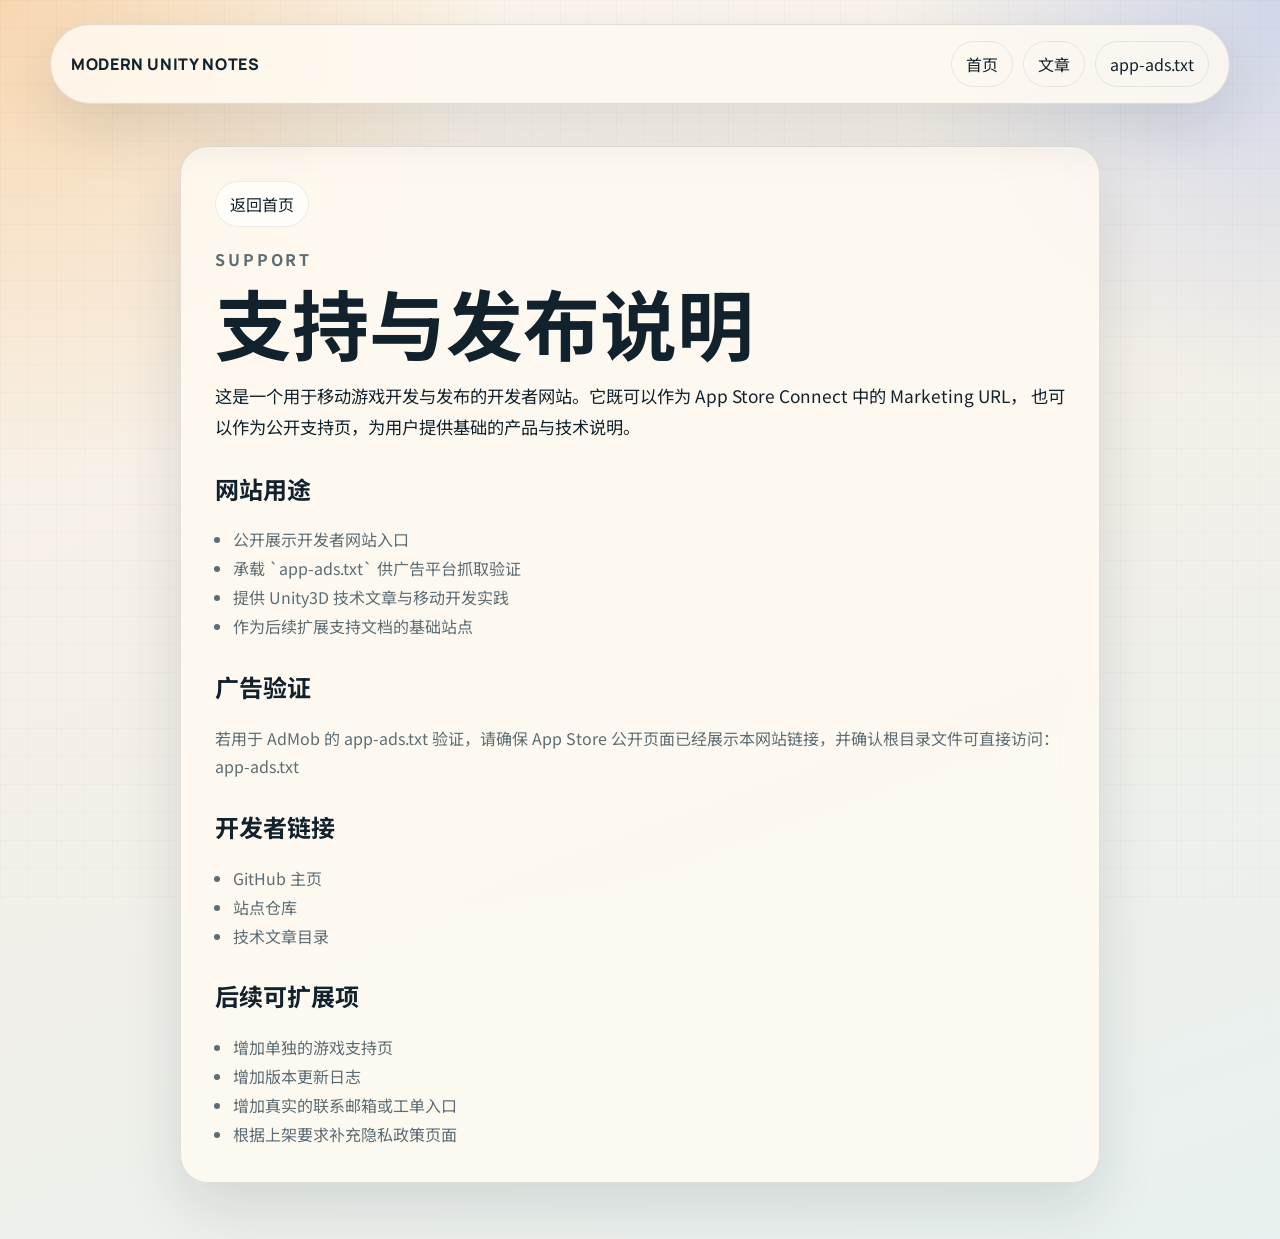
==== support.html @ 57cd04fa "feat: publish Unity developer website" ====
<!DOCTYPE html>
<html lang="zh-CN">
<head>
    <meta charset="utf-8">
    <meta name="viewport" content="width=device-width, initial-scale=1">
    <title>Support | Modern Unity Notes</title>
    <meta name="description" content="Support page for Unity mobile games and publishing setup.">
    <link rel="preconnect" href="https://fonts.googleapis.com">
    <link rel="preconnect" href="https://fonts.gstatic.com" crossorigin>
    <link href="https://fonts.googleapis.com/css2?family=Manrope:wght@400;500;700;800&family=Noto+Sans+SC:wght@400;500;700;900&display=swap" rel="stylesheet">
    <link rel="stylesheet" href="styles.css">
</head>
<body>
    <div class="page-shell">
        <header class="site-header">
            <a class="brand" href="index.html">Modern Unity Notes</a>
            <nav class="site-nav" aria-label="Primary">
                <a href="index.html">首页</a>
                <a href="index.html#articles">文章</a>
                <a href="app-ads.txt">app-ads.txt</a>
            </nav>
        </header>

        <main class="support-panel">
            <a class="back-link" href="index.html">返回首页</a>
            <p class="eyebrow">Support</p>
            <h1>支持与发布说明</h1>
            <p class="lead">
                这是一个用于移动游戏开发与发布的开发者网站。它既可以作为 App Store Connect 中的 Marketing URL，
                也可以作为公开支持页，为用户提供基础的产品与技术说明。
            </p>

            <h2>网站用途</h2>
            <ul>
                <li>公开展示开发者网站入口</li>
                <li>承载 `app-ads.txt` 供广告平台抓取验证</li>
                <li>提供 Unity3D 技术文章与移动开发实践</li>
                <li>作为后续扩展支持文档的基础站点</li>
            </ul>

            <h2>广告验证</h2>
            <p>
                若用于 AdMob 的 app-ads.txt 验证，请确保 App Store 公开页面已经展示本网站链接，并确认根目录文件可直接访问：
                <a href="app-ads.txt">app-ads.txt</a>
            </p>

            <h2>开发者链接</h2>
            <ul>
                <li><a href="https://github.com/gxhdky2345">GitHub 主页</a></li>
                <li><a href="https://github.com/gxhdky2345/gxhdky2345.github.io">站点仓库</a></li>
                <li><a href="index.html#articles">技术文章目录</a></li>
            </ul>

            <h2>后续可扩展项</h2>
            <ul>
                <li>增加单独的游戏支持页</li>
                <li>增加版本更新日志</li>
                <li>增加真实的联系邮箱或工单入口</li>
                <li>根据上架要求补充隐私政策页面</li>
            </ul>
        </main>
    </div>
</body>
</html>
---- styles.css ----
:root {
    --bg: #f5efe4;
    --paper: rgba(255, 250, 242, 0.82);
    --ink: #12222d;
    --muted: #5c6d75;
    --line: rgba(18, 34, 45, 0.12);
    --teal: #0c7c78;
    --sand: #f2b978;
    --rose: #df7b71;
    --blue: #6a8ee8;
    --shadow: 0 24px 60px rgba(18, 34, 45, 0.12);
    --radius-xl: 28px;
    --radius-lg: 22px;
    --radius-md: 16px;
    --max-width: 1180px;
}

* {
    box-sizing: border-box;
}

html {
    scroll-behavior: smooth;
}

body {
    margin: 0;
    font-family: "Noto Sans SC", "Microsoft YaHei", sans-serif;
    color: var(--ink);
    background:
        radial-gradient(circle at top left, rgba(242, 185, 120, 0.52), transparent 28%),
        radial-gradient(circle at top right, rgba(106, 142, 232, 0.28), transparent 22%),
        linear-gradient(160deg, #fdf7ec 0%, #f4efe7 42%, #e8f1ef 100%);
    min-height: 100vh;
}

body::before {
    content: "";
    position: fixed;
    inset: 0;
    background-image:
        linear-gradient(rgba(18, 34, 45, 0.02) 1px, transparent 1px),
        linear-gradient(90deg, rgba(18, 34, 45, 0.02) 1px, transparent 1px);
    background-size: 28px 28px;
    pointer-events: none;
    z-index: -1;
}

a {
    color: inherit;
    text-decoration: none;
}

.page-shell {
    width: min(calc(100% - 32px), var(--max-width));
    margin: 0 auto;
    padding: 24px 0 56px;
}

.site-header,
.site-footer,
.hero-panel,
.article-card,
.toolkit-card,
.section-surface,
.article-layout,
.support-panel {
    backdrop-filter: blur(16px);
    background: var(--paper);
    border: 1px solid var(--line);
    box-shadow: var(--shadow);
}

.site-header {
    display: flex;
    align-items: center;
    justify-content: space-between;
    gap: 16px;
    padding: 16px 20px;
    border-radius: 999px;
    position: sticky;
    top: 12px;
    z-index: 10;
}

.brand,
.section-heading h2,
.hero-copy h1,
.article-layout h1,
.support-panel h1,
.article-card h3,
.toolkit-card h3 {
    font-family: "Manrope", "Noto Sans SC", sans-serif;
}

.brand {
    font-size: 1rem;
    font-weight: 800;
    letter-spacing: 0.04em;
    text-transform: uppercase;
}

.site-nav {
    display: flex;
    flex-wrap: wrap;
    gap: 10px;
}

.site-nav a,
.inline-link {
    padding: 10px 14px;
    border-radius: 999px;
    border: 1px solid rgba(18, 34, 45, 0.08);
    transition: transform 180ms ease, background-color 180ms ease;
}

.site-nav a:hover,
.button:hover,
.inline-link:hover,
.article-card a:hover {
    transform: translateY(-1px);
}

.hero-grid {
    display: grid;
    grid-template-columns: minmax(0, 1.4fr) minmax(290px, 0.8fr);
    gap: 24px;
    align-items: stretch;
    padding: 54px 0 36px;
}

.hero-copy {
    padding: 24px 6px 18px;
}

.eyebrow {
    margin: 0 0 14px;
    font-size: 0.82rem;
    text-transform: uppercase;
    letter-spacing: 0.18em;
    color: var(--teal);
    font-weight: 700;
}

.hero-copy h1,
.article-layout h1,
.support-panel h1 {
    margin: 0;
    font-size: clamp(2.5rem, 6vw, 5.2rem);
    line-height: 0.98;
}

.hero-text,
.section-heading p,
.article-card p,
.toolkit-card p,
.support-grid p,
.article-layout p,
.article-layout li,
.support-panel p,
.support-panel li {
    color: var(--muted);
    line-height: 1.8;
    font-size: 1rem;
}

.hero-actions {
    display: flex;
    flex-wrap: wrap;
    gap: 14px;
    margin-top: 28px;
}

.button {
    display: inline-flex;
    align-items: center;
    justify-content: center;
    padding: 14px 18px;
    border-radius: 999px;
    font-weight: 700;
    transition: transform 180ms ease, background-color 180ms ease;
}

.button-primary {
    background: var(--ink);
    color: #fff7ef;
}

.button-secondary {
    background: rgba(255, 255, 255, 0.58);
    border: 1px solid rgba(18, 34, 45, 0.1);
}

.hero-panel,
.support-panel {
    padding: 26px;
    border-radius: var(--radius-xl);
}

.panel-title {
    margin: 0 0 14px;
    font-weight: 800;
    font-size: 1.08rem;
}

.check-list,
.article-layout ul,
.support-panel ul {
    margin: 0;
    padding-left: 18px;
    color: var(--muted);
    line-height: 1.9;
}

.section-block {
    padding: 30px 0;
}

.section-heading {
    max-width: 740px;
    margin-bottom: 20px;
}

.section-heading h2 {
    margin: 0;
    font-size: clamp(1.8rem, 3vw, 3rem);
}

.section-heading.compact {
    margin-bottom: 14px;
}

.article-grid,
.toolkit-grid,
.support-grid {
    display: grid;
    gap: 18px;
}

.article-grid {
    grid-template-columns: repeat(2, minmax(0, 1fr));
}

.toolkit-grid {
    grid-template-columns: repeat(4, minmax(0, 1fr));
}

.support-grid {
    grid-template-columns: minmax(0, 1.1fr) minmax(240px, 0.7fr);
    align-items: start;
}

.article-card,
.toolkit-card,
.section-surface,
.article-layout {
    border-radius: var(--radius-xl);
}

.article-card,
.toolkit-card,
.section-surface {
    padding: 24px;
}

.article-card {
    min-height: 250px;
    display: flex;
    flex-direction: column;
    justify-content: space-between;
    position: relative;
    overflow: hidden;
}

.article-card::after {
    content: "";
    position: absolute;
    inset: auto -40px -40px auto;
    width: 140px;
    height: 140px;
    border-radius: 50%;
    opacity: 0.22;
}

.accent-sand::after {
    background: var(--sand);
}

.accent-teal::after {
    background: var(--teal);
}

.accent-rose::after {
    background: var(--rose);
}

.accent-blue::after {
    background: var(--blue);
}

.article-tag {
    margin: 0;
    font-size: 0.8rem;
    letter-spacing: 0.14em;
    text-transform: uppercase;
    color: var(--teal);
    font-weight: 700;
}

.article-card h3,
.toolkit-card h3 {
    margin: 10px 0 12px;
    font-size: 1.45rem;
    line-height: 1.2;
}

.article-card a {
    margin-top: 12px;
    font-weight: 700;
}

.toolkit-card {
    min-height: 170px;
}

.section-surface {
    background: rgba(255, 251, 247, 0.9);
}

.support-links {
    display: flex;
    flex-direction: column;
    gap: 12px;
}

.site-footer {
    margin-top: 26px;
    padding: 24px 8px 12px;
    text-align: center;
    color: var(--muted);
}

.site-footer p {
    margin: 6px 0;
}

.article-layout,
.support-panel {
    max-width: 920px;
    margin: 42px auto 0;
    padding: 34px;
}

.article-layout .lead,
.support-panel .lead {
    font-size: 1.08rem;
    color: var(--ink);
}

.article-layout h2,
.support-panel h2 {
    margin-top: 28px;
    font-size: 1.5rem;
}

.article-layout pre {
    margin: 18px 0;
    padding: 18px;
    overflow-x: auto;
    border-radius: var(--radius-md);
    background: #10212e;
    color: #edf5ff;
    font-size: 0.92rem;
    line-height: 1.6;
}

.back-link {
    display: inline-flex;
    margin-bottom: 18px;
    padding: 10px 14px;
    border-radius: 999px;
    background: rgba(255, 255, 255, 0.65);
    border: 1px solid rgba(18, 34, 45, 0.08);
}

@media (max-width: 980px) {
    .hero-grid,
    .support-grid,
    .article-grid,
    .toolkit-grid {
        grid-template-columns: 1fr;
    }

    .site-header {
        border-radius: 28px;
        padding: 16px;
    }
}

@media (max-width: 720px) {
    .page-shell {
        width: min(calc(100% - 18px), var(--max-width));
        padding-top: 12px;
    }

    .site-header {
        position: static;
        align-items: flex-start;
        flex-direction: column;
    }

    .site-nav {
        width: 100%;
    }

    .site-nav a,
    .inline-link {
        width: 100%;
        text-align: center;
    }

    .hero-copy h1,
    .article-layout h1,
    .support-panel h1 {
        font-size: clamp(2.1rem, 10vw, 3.4rem);
    }

    .hero-panel,
    .article-card,
    .toolkit-card,
    .section-surface,
    .article-layout,
    .support-panel {
        border-radius: 20px;
    }

    .article-layout,
    .support-panel {
        padding: 24px 18px;
    }
}
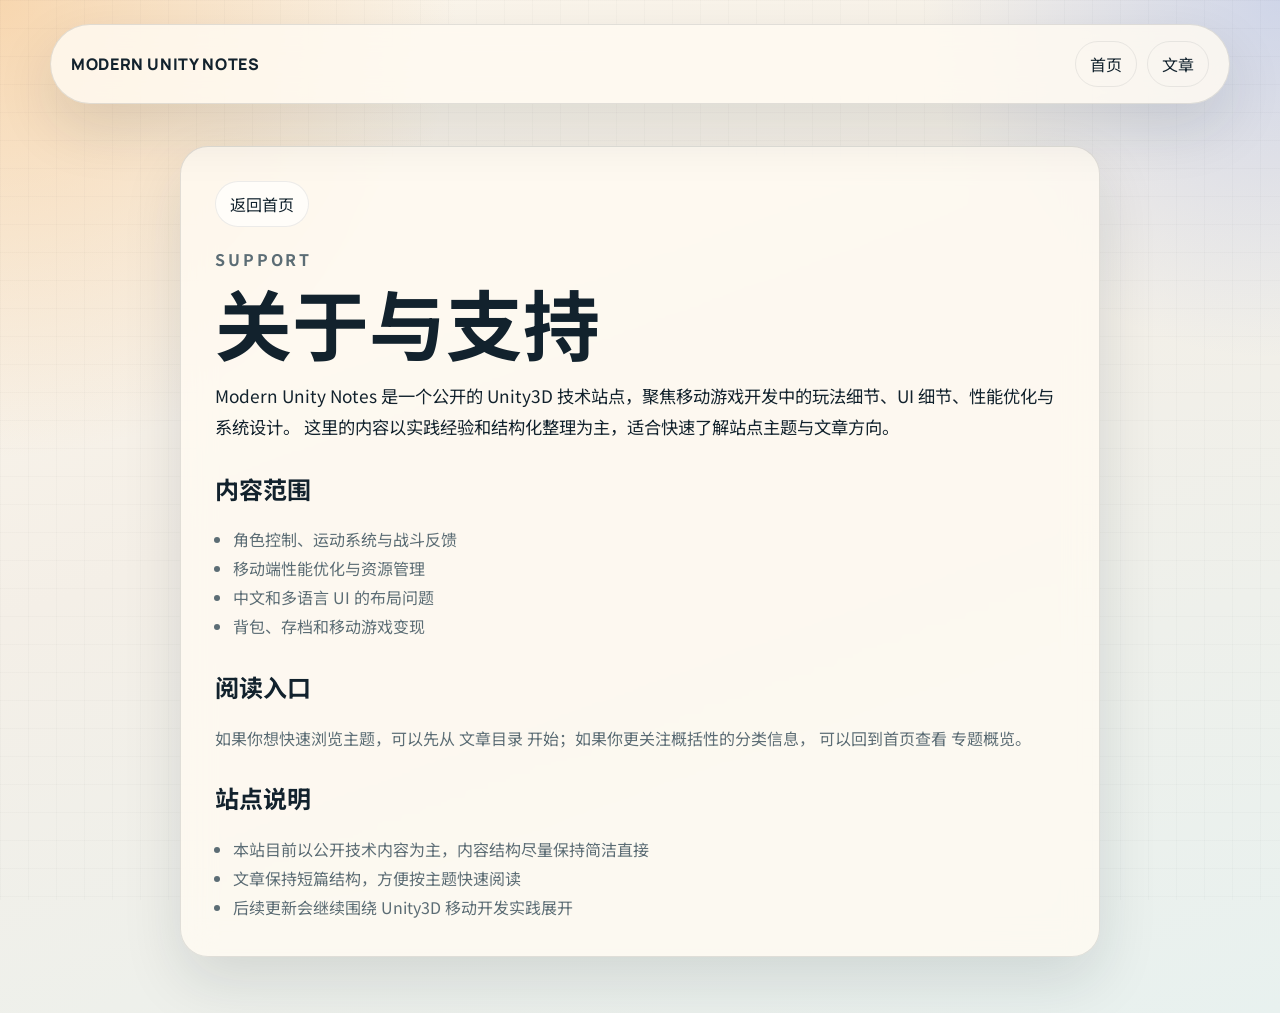
==== commit 31cc1ce5: "refactor: soften public site copy" ====
--- a/support.html
+++ b/support.html
@@ -3,8 +3,8 @@
 <head>
     <meta charset="utf-8">
     <meta name="viewport" content="width=device-width, initial-scale=1">
-    <title>Support | Modern Unity Notes</title>
-    <meta name="description" content="Support page for Unity mobile games and publishing setup.">
+    <title>关于本站 | Modern Unity Notes</title>
+    <meta name="description" content="Public site overview for Modern Unity Notes.">
     <link rel="preconnect" href="https://fonts.googleapis.com">
     <link rel="preconnect" href="https://fonts.gstatic.com" crossorigin>
     <link href="https://fonts.googleapis.com/css2?family=Manrope:wght@400;500;700;800&family=Noto+Sans+SC:wght@400;500;700;900&display=swap" rel="stylesheet">
@@ -17,46 +17,37 @@
             <nav class="site-nav" aria-label="Primary">
                 <a href="index.html">首页</a>
                 <a href="index.html#articles">文章</a>
-                <a href="app-ads.txt">app-ads.txt</a>
             </nav>
         </header>
 
         <main class="support-panel">
             <a class="back-link" href="index.html">返回首页</a>
             <p class="eyebrow">Support</p>
-            <h1>支持与发布说明</h1>
+            <h1>关于与支持</h1>
             <p class="lead">
-                这是一个用于移动游戏开发与发布的开发者网站。它既可以作为 App Store Connect 中的 Marketing URL，
-                也可以作为公开支持页，为用户提供基础的产品与技术说明。
+                Modern Unity Notes 是一个公开的 Unity3D 技术站点，聚焦移动游戏开发中的玩法细节、UI 细节、性能优化与系统设计。
+                这里的内容以实践经验和结构化整理为主，适合快速了解站点主题与文章方向。
             </p>
 
-            <h2>网站用途</h2>
+            <h2>内容范围</h2>
             <ul>
-                <li>公开展示开发者网站入口</li>
-                <li>承载 `app-ads.txt` 供广告平台抓取验证</li>
-                <li>提供 Unity3D 技术文章与移动开发实践</li>
-                <li>作为后续扩展支持文档的基础站点</li>
+                <li>角色控制、运动系统与战斗反馈</li>
+                <li>移动端性能优化与资源管理</li>
+                <li>中文和多语言 UI 的布局问题</li>
+                <li>背包、存档和移动游戏变现</li>
             </ul>
 
-            <h2>广告验证</h2>
+            <h2>阅读入口</h2>
             <p>
-                若用于 AdMob 的 app-ads.txt 验证，请确保 App Store 公开页面已经展示本网站链接，并确认根目录文件可直接访问：
-                <a href="app-ads.txt">app-ads.txt</a>
+                如果你想快速浏览主题，可以先从 <a href="index.html#articles">文章目录</a> 开始；如果你更关注概括性的分类信息，
+                可以回到首页查看 <a href="index.html#toolkits">专题概览</a>。
             </p>
 
-            <h2>开发者链接</h2>
+            <h2>站点说明</h2>
             <ul>
-                <li><a href="https://github.com/gxhdky2345">GitHub 主页</a></li>
-                <li><a href="https://github.com/gxhdky2345/gxhdky2345.github.io">站点仓库</a></li>
-                <li><a href="index.html#articles">技术文章目录</a></li>
-            </ul>
-
-            <h2>后续可扩展项</h2>
-            <ul>
-                <li>增加单独的游戏支持页</li>
-                <li>增加版本更新日志</li>
-                <li>增加真实的联系邮箱或工单入口</li>
-                <li>根据上架要求补充隐私政策页面</li>
+                <li>本站目前以公开技术内容为主，内容结构尽量保持简洁直接</li>
+                <li>文章保持短篇结构，方便按主题快速阅读</li>
+                <li>后续更新会继续围绕 Unity3D 移动开发实践展开</li>
             </ul>
         </main>
     </div>
